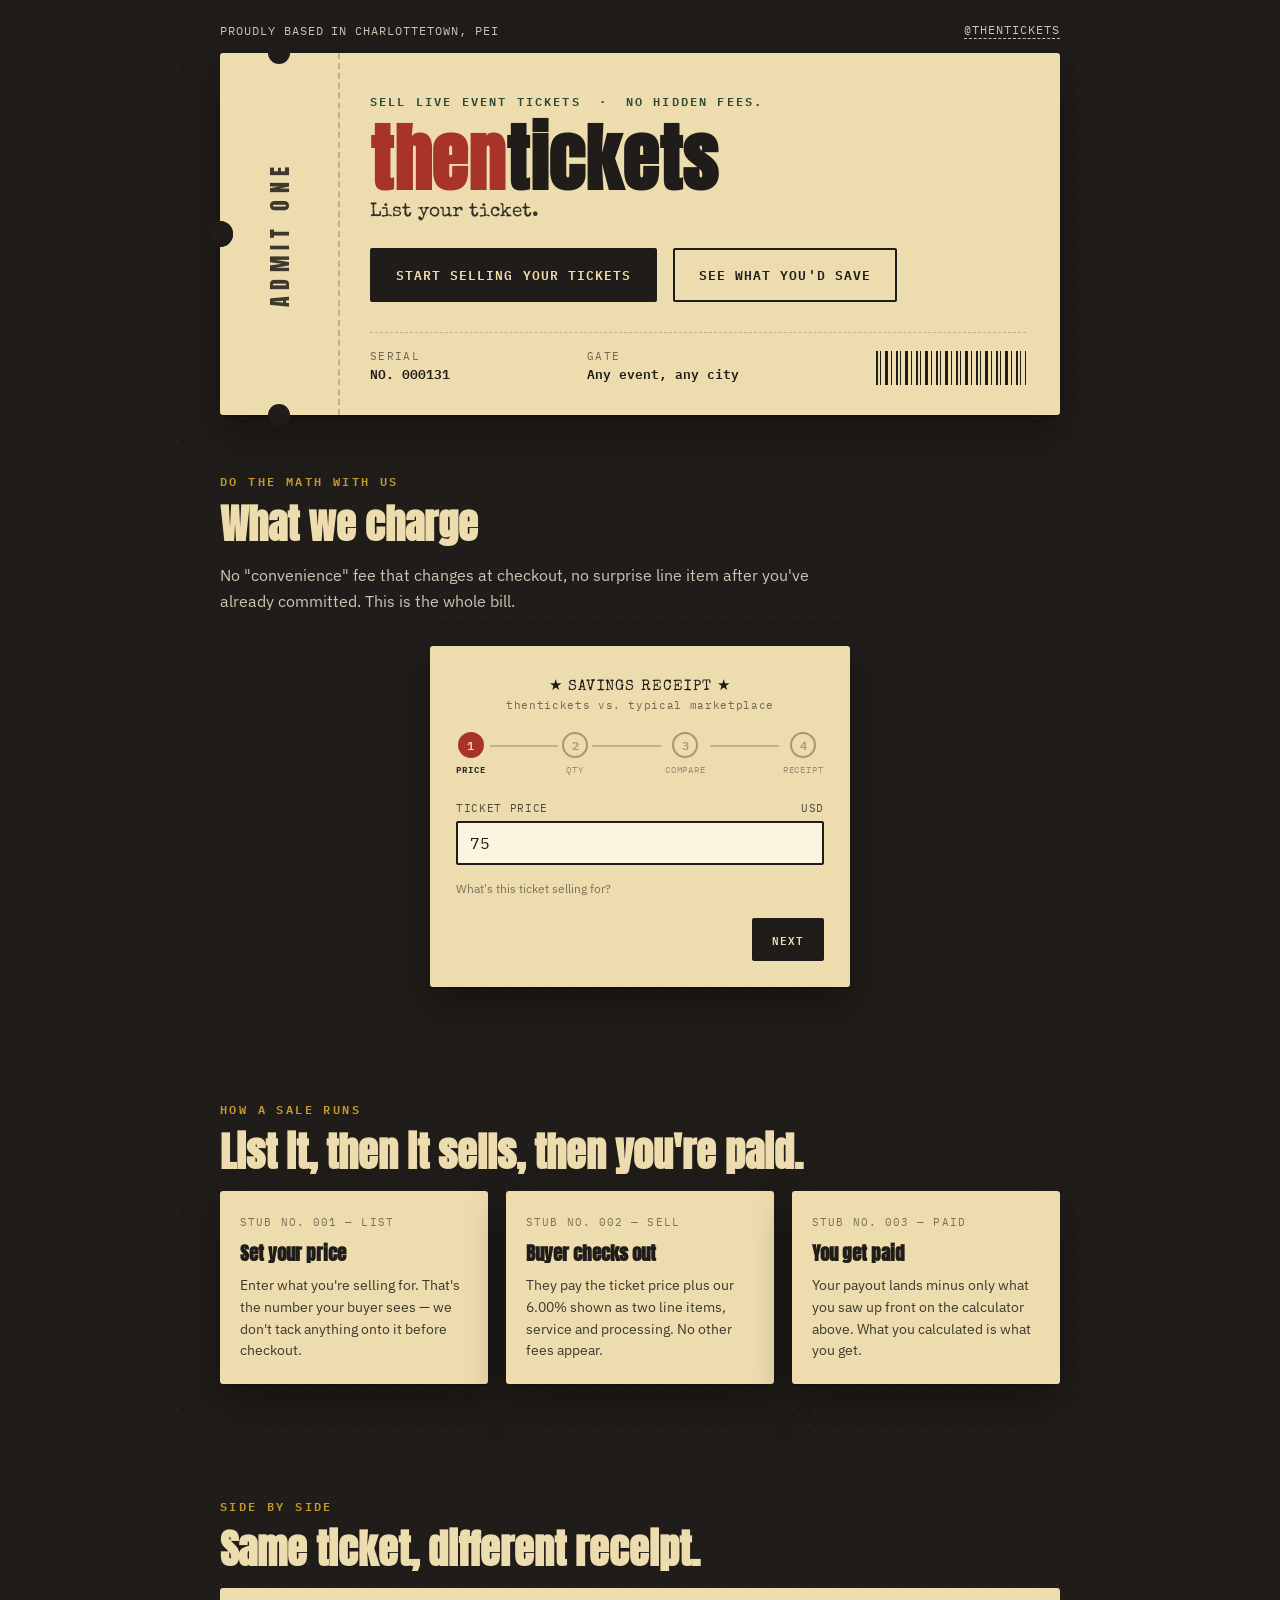
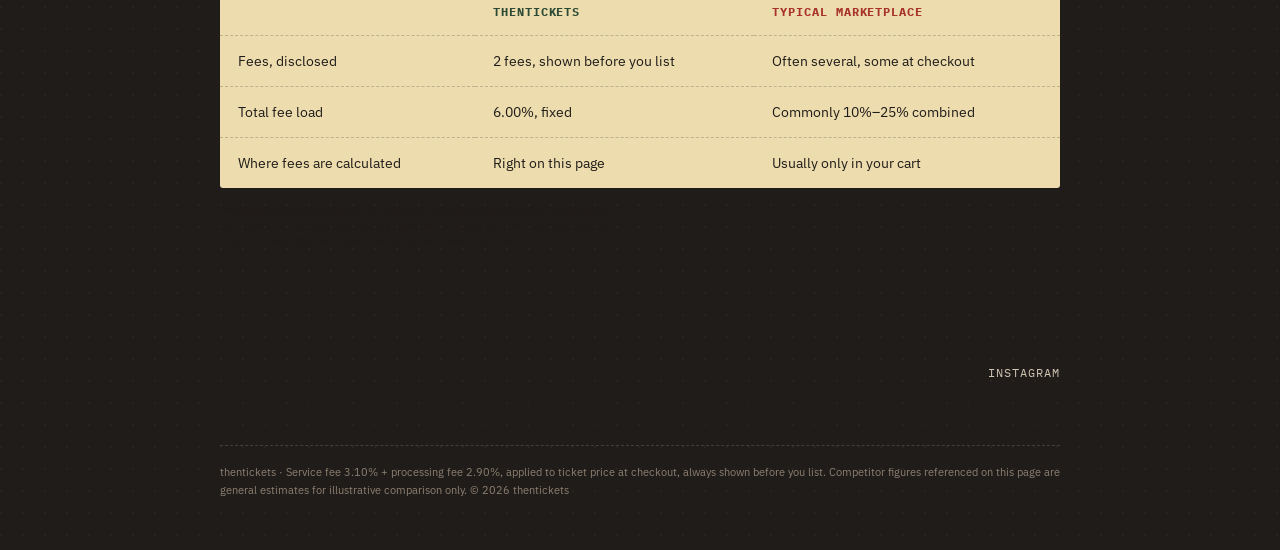
==== index.html @ 939e3e3a "update" ====
<!DOCTYPE html>
<html lang="en">
<head>
 <!--favicon  -->
 <link rel="shortcut icon" href="/favicon/favicon.ico" type="image/x-icon">
  <link rel="apple-touch-icon" sizes="180x180" href="/favicon/apple-touch-icon.png">
<link rel="icon" type="image/png" sizes="32x32" href="/favicon/favicon-32x32.png">
<link rel="icon" type="image/png" sizes="16x16" href="/favicon/favicon-16x16.png"> 
 
<meta charset="UTF-8">
<meta name="viewport" content="width=device-width, initial-scale=1.0">
<title>thentickets ( Ticket Management System )</title>
<meta name="description" content="thentickets: sell event tickets, 6% processing fee. Way cheaper than normal market rates of 10-30%.">
<link rel="preconnect" href="https://fonts.googleapis.com">
<link href="https://fonts.googleapis.com/css2?family=Anton&family=Special+Elite&family=IBM+Plex+Sans:wght@400;500;600;700&family=IBM+Plex+Mono:wght@400;500;600&display=swap" rel="stylesheet">
<link rel="stylesheet" href="css/main.css">
</head>
<body>

<div class="utility">
  <span>Proudly based in Charlottetown, PEI</span>
  <a href="https://www.instagram.com/thentickets/" target="_blank" rel="noopener">@thentickets</a>
</div>

<!-- ================= HERO ================= -->
<div class="hero">
  <div class="wrap">
    <div class="ticket hero-ticket" id="top">
      <div class="stub"><span>ADMIT ONE</span></div>
      <div class="hero-main">
        <p class="kicker"><span>Sell live event tickets</span><span>·</span><span>No hidden fees.</span></p>
        <h1 class="wordmark"><span class="then">then</span>tickets</h1>
        <p class="tagline">List your ticket.</p>
        <div class="cta-row">
          <a href="start/" class="btn btn-solid">Start selling your tickets</a>
          <a href="#calculator" class="btn btn-ghost">See what you'd save</a>
        </div>
        <div class="serial-row">
          <div><div class="label">Serial</div><div class="value">NO. 000131</div></div>
          <div><div class="label">Gate</div><div class="value">Any event, any city</div></div>
          <div class="barcode" aria-hidden="true"></div>
        </div>
      </div>
    </div>
  </div>
</div>

<!-- ================= FEES ================= -->
<section id="fees"
style="display: none;"
>
  <div class="section-inner">
    <p class="eyebrow">Here is what we charge</p>
    <h2 class="head">Two fees. Printed right on the ticket.</h2>
    <p class="lede">No "convenience" fee that changes at checkout, no surprise line item after you've already committed. This is the whole bill — every time.</p>
    <div class="fee-strip">
      <div class="ticket fee-tag no-notch">
        <p class="amount">3.10%</p>
        <p class="name">Service fee</p>
      </div>
      <div class="ticket fee-tag no-notch">
        <p class="amount">2.90%</p>
        <p class="name">Processing fee</p>
      </div>
      <div class="ticket fee-tag total no-notch">
        <p class="amount">6.00%</p>
        <p class="name">Total, on the ticket price</p>
      </div>
    </div>
  </div>
</section>

<!-- ================= CALCULATOR ================= -->
<section id="calculator">
  <div class="section-inner">
    <p class="eyebrow">Do the math with us</p>
    <h2 class="head">What we charge</h2>
    <p class="lede">
      No "convenience" fee that changes at checkout, no surprise line item after you've already committed. This is the whole bill.
    </p>

    <div class="receipt-wrap">
      <div class="ticket receipt no-notch">
        <p class="receipt-title">★ Savings Receipt ★</p>
        <p class="receipt-sub">thentickets vs. typical marketplace</p>

        <div class="step-indicator" id="stepIndicator">
          <div class="step-dot" data-step="1"><span class="dot">1</span><span class="step-label">Price</span></div>
          <div class="step-track"></div>
          <div class="step-dot" data-step="2"><span class="dot">2</span><span class="step-label">Qty</span></div>
          <div class="step-track"></div>
          <div class="step-dot" data-step="3"><span class="dot">3</span><span class="step-label">Compare</span></div>
          <div class="step-track"></div>
          <div class="step-dot" data-step="4"><span class="dot">4</span><span class="step-label">Receipt</span></div>
        </div>

        <div class="step-panel" data-panel="1">
          <div class="field">
            <label><span>Ticket price</span><span>USD</span></label>
            <input type="number" id="price" min="0" step="1" value="75">
          </div>
          <p class="step-hint">What's this ticket selling for?</p>
        </div>

        <div class="step-panel" data-panel="2" hidden>
          <div class="field">
            <label><span>Tickets you're selling</span><span id="qtyLabel">120</span></label>
            <input type="range" id="qty" min="1" max="2000" step="1" value="120">
          </div>
          <p class="step-hint">Drag to match how many you're moving.</p>
        </div>

        <div class="step-panel" data-panel="3" hidden>
          <div class="field">
            <label><span>Typical marketplace fee</span><span class="range-val" id="compLabel">15%</span></label>
            <input type="range" id="compRate" min="5" max="30" step="0.5" value="15">
          </div>
          <p class="step-hint">A general estimate — drag to match a platform you've actually seen quoted.</p>
        </div>

        <div class="step-panel" data-panel="4" hidden>
          <div class="tear" aria-hidden="true"></div>

          <div class="out-block">
            <h4>Gross sales</h4>
            <div class="out-line"><span>Ticket price × quantity</span><span id="outGross">$0</span></div>

            <h4>With thentickets</h4>
            <div class="out-line"><span>Service (3.10%) + Processing (2.90%)</span><span id="outOurFee">$0</span></div>
            <div class="out-line total"><span>You keep</span><span id="outOurNet">$0</span></div>

            <h4>With a typical marketplace</h4>
            <div class="out-line"><span id="compFeeLabel">Estimated fee (15%)</span><span id="outCompFee">$0</span></div>
            <div class="out-line total"><span>They'd keep for you</span><span id="outCompNet">$0</span></div>
          </div>

          <div class="stamp" id="stamp">
            <span class="big" id="stampAmount">YOU SAVE $0</span>
            <span class="small" id="stampPct">0% MORE IN YOUR POCKET</span>
          </div>

          <p class="disclaimer">Typical marketplace fee is an editable estimate for comparison — real-world combined buyer+seller fees on other platforms commonly range from about 10% to 25% depending on the event and platform.</p>
        </div>

        <div class="step-nav">
          <button type="button" class="btn btn-ghost small" id="btnBack" hidden>Back</button>
          <button type="button" class="btn btn-solid small" id="btnNext">Next</button>
        </div>
      </div>
    </div>
  </div>
</section>

<!-- ================= HOW IT WORKS ================= -->
<section id="how">
  <div class="section-inner">
    <p class="eyebrow">How a sale runs</p>
    <h2 class="head">List it, then it sells, then you're paid.</h2>
    <div class="stub-row">
      <div class="ticket stub-card no-notch">
        <div class="num">STUB NO. 001 — LIST</div>
        <h3>Set your price</h3>
        <p>Enter what you're selling for. That's the number your buyer sees — we don't tack anything onto it before checkout.</p>
      </div>
      <div class="ticket stub-card no-notch">
        <div class="num">STUB NO. 002 — SELL</div>
        <h3>Buyer checks out</h3>
        <p>They pay the ticket price plus our 6.00% shown as two line items, service and processing. No other fees appear.</p>
      </div>
      <div class="ticket stub-card no-notch">
        <div class="num">STUB NO. 003 — PAID</div>
        <h3>You get paid</h3>
        <p>Your payout lands minus only what you saw up front on the calculator above. What you calculated is what you get.</p>
      </div>
    </div>
  </div>
</section>

<!-- ================= COMPARE ================= -->
<section id="compare">
  <div class="section-inner">
    <p class="eyebrow">Side by side</p>
    <h2 class="head">Same ticket, different receipt.</h2>
    <table class="compare">
      <thead>
        <tr><th></th><th>thentickets</th><th>Typical marketplace</th></tr>
      </thead>
      <tbody>
        <tr><td>Fees, disclosed</td><td>2 fees, shown before you list</td><td>Often several, some at checkout</td></tr>
        <tr><td>Total fee load</td><td>6.00%, fixed</td><td>Commonly 10%–25% combined</td></tr>
        <tr><td>Where fees are calculated</td><td>Right on this page</td><td>Usually only in your cart</td></tr>
      </tbody>
    </table>
    <p class="compare-note">Marketplace ranges above are general industry estimates for comparison purposes, not a claim about any specific competitor. Use the calculator's slider to test against a rate you've actually seen quoted.</p>
  </div>
</section>

<!-- ================= FOOTER ================= -->
<footer>
  <div class="foot-inner">
    <div class="foot-top">
      <div class="foot-mark"><img src="/favicon/android-chrome-192x192.png" alt=""></div>
      <div class="foot-links">
        <a href="https://www.instagram.com/thentickets/" target="_blank" rel="noopener">Instagram</a>
      </div>
    </div>
    <div class="barcode" style="width:100%; height:26px; margin-bottom:18px;" aria-hidden="true"></div>
    <p class="foot-fine">thentickets · Service fee 3.10% + processing fee 2.90%, applied to ticket price at checkout, always shown before you list. Competitor figures referenced on this page are general estimates for illustrative comparison only. © 2026 thentickets</p>
  </div>
</footer>

<button class="to-top" id="toTop" aria-label="Back to top">
  <svg viewBox="0 0 24 24" fill="none" stroke="currentColor" stroke-width="2.5" stroke-linecap="round" stroke-linejoin="round"><line x1="12" y1="19" x2="12" y2="5"></line><polyline points="6 11 12 5 18 11"></polyline></svg>
</button>

<script>
  const toTopBtn = document.getElementById('toTop');
  window.addEventListener('scroll', () => {
    toTopBtn.classList.toggle('show', window.scrollY > 500);
  });
  toTopBtn.addEventListener('click', () => window.scrollTo({top:0, behavior:'smooth'}));

  const priceEl = document.getElementById('price');
  const qtyEl = document.getElementById('qty');
  const qtyLabel = document.getElementById('qtyLabel');
  const compRateEl = document.getElementById('compRate');
  const compLabel = document.getElementById('compLabel');
  const compFeeLabel = document.getElementById('compFeeLabel');

  const outGross = document.getElementById('outGross');
  const outOurFee = document.getElementById('outOurFee');
  const outOurNet = document.getElementById('outOurNet');
  const outCompFee = document.getElementById('outCompFee');
  const outCompNet = document.getElementById('outCompNet');
  const stamp = document.getElementById('stamp');
  const stampAmount = document.getElementById('stampAmount');
  const stampPct = document.getElementById('stampPct');

  const OUR_RATE = 0.031 + 0.029; // 6.00%

  function fmt(n){
    return n.toLocaleString('en-US', {style:'currency', currency:'USD', maximumFractionDigits:0});
  }

  function calc(){
    const price = Math.max(0, parseFloat(priceEl.value) || 0);
    const qty = Math.max(1, parseInt(qtyEl.value) || 1);
    const compRate = Math.max(0, parseFloat(compRateEl.value) || 0) / 100;

    qtyLabel.textContent = qty.toLocaleString('en-US');
    compLabel.textContent = compRateEl.value + '%';
    compFeeLabel.textContent = 'Estimated fee (' + compRateEl.value + '%)';

    const gross = price * qty;
    const ourFee = gross * OUR_RATE;
    const ourNet = gross - ourFee;
    const compFee = gross * compRate;
    const compNet = gross - compFee;
    const savings = compFee - ourFee;
    const savingsPct = compFee > 0 ? (savings / compFee) * 100 : 0;

    outGross.textContent = fmt(gross);
    outOurFee.textContent = fmt(ourFee);
    outOurNet.textContent = fmt(ourNet);
    outCompFee.textContent = fmt(compFee);
    outCompNet.textContent = fmt(compNet);

    if(gross > 0 && savings > 0){
      stampAmount.textContent = 'YOU SAVE ' + fmt(savings);
      stampPct.textContent = Math.round(savingsPct) + '% MORE IN YOUR POCKET';
      stamp.classList.add('show');
    } else {
      stamp.classList.remove('show');
    }
  }

  [priceEl, qtyEl, compRateEl].forEach(el => el.addEventListener('input', calc));
  calc();

  // ---- step wizard ----
  const totalSteps = 4;
  let currentStep = 1;
  const panels = document.querySelectorAll('.step-panel');
  const dots = document.querySelectorAll('.step-dot');
  const btnBack = document.getElementById('btnBack');
  const btnNext = document.getElementById('btnNext');

  function renderStep(){
    panels.forEach(p => { p.hidden = (parseInt(p.dataset.panel) !== currentStep); });
    dots.forEach(d => {
      const n = parseInt(d.dataset.step);
      d.classList.toggle('active', n === currentStep);
      d.classList.toggle('done', n < currentStep);
    });
    btnBack.hidden = currentStep === 1;
    btnNext.textContent = currentStep === totalSteps ? 'Start over' : 'Next';
    if(currentStep === totalSteps) calc();
  }

  btnNext.addEventListener('click', () => {
    if(currentStep === totalSteps){ currentStep = 1; }
    else { currentStep += 1; }
    renderStep();
  });
  btnBack.addEventListener('click', () => {
    if(currentStep > 1){ currentStep -= 1; renderStep(); }
  });
  dots.forEach(d => {
    d.style.cursor = 'pointer';
    d.addEventListener('click', () => {
      const n = parseInt(d.dataset.step);
      if(n <= currentStep || n === currentStep + 1 || dots[n-2]?.classList.contains('done')){
        currentStep = n; renderStep();
      }
    });
  });

  renderStep();
</script>

</body>
</html>
---- css/main.css ----
:root{
    --ink:#201c19;
    --ink-soft:#2c2622;
    --stock:#ecdcae;
    --stock-dim:#e0cd97;
    --stamp-red:#a7332a;
    --stub-green:#2c4a34;
    --foil-gold:#c69a2e;
    --line:rgba(32,28,25,0.22);
    --paper-shadow: 0 18px 40px rgba(0,0,0,0.35), 0 2px 0 rgba(0,0,0,0.15);
  }
  *{box-sizing:border-box;}
  html{scroll-behavior:smooth;}
  body{
    margin:0;
    background:
      radial-gradient(circle at 1px 1px, rgba(255,255,255,0.035) 1px, transparent 1.6px) 0 0/22px 22px,
      var(--ink);
    color:var(--ink);
    font-family:'IBM Plex Sans', sans-serif;
    -webkit-font-smoothing:antialiased;
  }
  a{color:inherit;}
  .wrap{max-width:880px; margin:0 auto; padding:0 20px;}

  /* ---------- utility bar ---------- */
  .utility{
    max-width:880px; margin:0 auto; padding:22px 20px 8px;
    display:flex; justify-content:space-between; align-items:center;
    font-family:'IBM Plex Mono', monospace; font-size:12px; letter-spacing:.08em;
    color:#cfc4b3; text-transform:uppercase;
  }
  .utility a{ text-decoration:none; border-bottom:1px dashed #cfc4b3; padding-bottom:1px;}
  .utility a:hover{ color:var(--foil-gold); border-color:var(--foil-gold);}

  /* ---------- ticket card base ---------- */
  .ticket{
    position:relative;
    background:var(--stock);
    box-shadow:var(--paper-shadow);
    border-radius:3px;
  }
  .ticket::before, .ticket::after{
    content:"";
    position:absolute; width:26px; height:26px; border-radius:50%;
    background:var(--ink); top:50%; transform:translate(-50%, -50%);
    box-shadow:0 0 0 4px rgba(0,0,0,0.06) inset;
  }
  .no-notch::before,.no-notch::after{display:none;}

  .tear{
    display:flex; align-items:center; justify-content:center; gap:10px;
    text-align:center; font-family:'IBM Plex Mono', monospace; font-size:10px;
    letter-spacing:.25em; text-transform:uppercase; color:var(--ink); opacity:.55;
    padding:2px 0;
  }
  .tear::before,.tear::after{content:"— — — — — — — — — — — — — — — — — —"; overflow:hidden; white-space:nowrap; width:100%;}

  .serrate{
    width:100%; height:16px; display:block; margin-top:-1px;
  }

  /* ================= HERO ================= */
  .hero{ padding:6px 20px 0; }
  .hero-ticket{
    display:grid; grid-template-columns:120px 1fr; overflow:visible;
  }
  .stub{
    position:relative;
    border-right:2px dashed var(--line);
    display:flex; align-items:center; justify-content:center;
    padding:32px 0;
  }
  .stub::before{ content:""; position:absolute; width:22px; height:22px; border-radius:50%; background:var(--ink); top:-11px; left:50%; transform:translateX(-50%);}
  .stub::after{ content:""; position:absolute; width:22px; height:22px; border-radius:50%; background:var(--ink); bottom:-11px; left:50%; transform:translateX(-50%);}
  .stub span{
    writing-mode:vertical-rl; transform:rotate(180deg);
    font-family:'Anton', sans-serif; font-size:22px; letter-spacing:.3em;
    color:var(--ink); opacity:.85;
  }
  .hero-main{ padding:38px 34px 30px 30px; }
  .kicker{
    font-family:'IBM Plex Mono', monospace; font-size:12px; letter-spacing:.18em;
    text-transform:uppercase; color:var(--stub-green); font-weight:600; margin:0 0 14px;
    display:flex; gap:18px; flex-wrap:wrap;
  }
  .wordmark{
    font-family:'Anton', sans-serif; font-size:clamp(40px,7vw,74px);
    line-height:.92; margin:0 0 10px; letter-spacing:.01em;
  }
  .wordmark .then{ color:var(--stamp-red); }
  .tagline{
    font-family:'Special Elite', monospace; font-size:clamp(15px,2vw,19px);
    margin:0 0 26px; max-width:34ch; opacity:.9;
  }
  .cta-row{ display:flex; gap:16px; flex-wrap:wrap; align-items:center; margin-bottom:30px;}
  .btn{
    font-family:'IBM Plex Mono', monospace; font-size:13px; letter-spacing:.08em; text-transform:uppercase;
    padding:14px 24px; border-radius:2px; text-decoration:none; font-weight:600; cursor:pointer;
    border:2px solid var(--ink); transition:transform .15s ease, background .15s ease;
  }
  .btn-solid{ background:var(--ink); color:var(--stock);}
  .btn-solid:hover{ transform:translateY(-2px); }
  .btn-ghost{ background:transparent; color:var(--ink);}
  .btn-ghost:hover{ background:rgba(32,28,25,.06); transform:translateY(-2px);}
  .serial-row{
    display:flex; justify-content:space-between; align-items:flex-end; gap:12px;
    border-top:1px dashed var(--line); padding-top:16px; flex-wrap:wrap;
  }
  .serial-row .label{font-family:'IBM Plex Mono',monospace; font-size:11px; letter-spacing:.12em; text-transform:uppercase; opacity:.6;}
  .serial-row .value{font-family:'IBM Plex Mono',monospace; font-size:13px; font-weight:600;}
  .barcode{ height:34px; width:150px; background:repeating-linear-gradient(90deg, var(--ink) 0 2px, transparent 2px 4px, var(--ink) 4px 5px, transparent 5px 9px, var(--ink) 9px 12px, transparent 12px 15px, var(--ink) 15px 16px, transparent 16px 20px);}

  /* ================= SECTION HEADS ================= */
  section{ padding:56px 20px; }
  .section-inner{ max-width:840px; margin:0 auto; }
  .eyebrow{
    font-family:'IBM Plex Mono', monospace; font-size:12px; letter-spacing:.2em; text-transform:uppercase;
    color:var(--foil-gold); font-weight:600; margin:0 0 12px;
  }
  h2.head{
    font-family:'Anton', sans-serif; color:var(--stock); font-size:clamp(28px,4vw,40px);
    margin:0 0 18px; line-height:1.05;
  }
  p.lede{ color:#cfc4b3; max-width:60ch; font-size:16px; line-height:1.6; margin:0 0 32px;}

  /* ================= FEE TAG ================= */
  .fee-strip{ display:flex; gap:18px; flex-wrap:wrap; }
  .fee-tag{
    flex:1 1 220px; padding:22px 22px 24px; position:relative; overflow:visible;
  }
  .fee-tag .amount{ font-family:'Anton', sans-serif; font-size:44px; color:var(--stamp-red); margin:0; line-height:1;}
  .fee-tag .name{ font-family:'IBM Plex Mono', monospace; font-size:12px; letter-spacing:.12em; text-transform:uppercase; margin-top:8px; font-weight:600;}
  .fee-tag.total .amount{ color:var(--stub-green); }
  .fee-tag.total{ background:var(--stub-green); color:var(--stock);}
  .fee-tag.total .amount{ color:var(--stock);}
  .fee-tag.total .name{ color:var(--stock); opacity:.85;}
  .fee-tag.total::before,.fee-tag.total::after{ background:var(--ink); }

  /* ================= CALCULATOR (receipt) ================= */
  .receipt-wrap{ display:flex; justify-content:center; }
  .receipt{
    width:100%; max-width:420px; background:var(--stock); padding:30px 26px 26px;
    font-family:'IBM Plex Mono', monospace; position:relative;
  }
  .receipt-title{
    text-align:center; font-family:'Special Elite', monospace; font-size:15px; letter-spacing:.08em;
    text-transform:uppercase; margin:0 0 4px;
  }
  .receipt-sub{ text-align:center; font-size:11px; opacity:.6; margin:0 0 20px; letter-spacing:.06em;}
  .field{ margin-bottom:16px; }
  .field label{ display:flex; justify-content:space-between; font-size:11px; letter-spacing:.06em; text-transform:uppercase; margin-bottom:6px; opacity:.75;}
  .field input[type=number]{
    width:100%; font-family:'IBM Plex Mono', monospace; font-size:16px; padding:10px 12px;
    border:2px solid var(--ink); background:#fbf4de; color:var(--ink); border-radius:2px;
  }
  .field input[type=range]{ width:100%; accent-color:var(--stamp-red); }
  .range-val{ font-weight:700; color:var(--stamp-red); }
  .out-line{ display:flex; justify-content:space-between; font-size:13px; padding:6px 0; border-bottom:1px dotted var(--line);}
  .out-line.total{ font-weight:700; font-size:15px; border-bottom:none; padding-top:12px;}
  .out-block{ margin-top:18px; }
  .out-block h4{ font-size:11px; letter-spacing:.14em; text-transform:uppercase; margin:18px 0 6px; opacity:.6;}
  .stamp{
    margin:24px auto 4px; width:fit-content; text-align:center;
    border:4px solid var(--stamp-red); color:var(--stamp-red); border-radius:6px;
    padding:10px 18px; transform:rotate(-6deg); font-family:'Anton', sans-serif;
    letter-spacing:.03em; opacity:0; transition:opacity .3s ease, transform .3s ease;
  }
  .stamp.show{ opacity:.92; transform:rotate(-6deg) scale(1); }
  .stamp .big{ font-size:22px; display:block; }
  .stamp .small{ font-family:'IBM Plex Mono', monospace; font-size:10px; letter-spacing:.1em; display:block; margin-top:2px;}
  .disclaimer{ font-family:'IBM Plex Sans', sans-serif; font-size:11px; opacity:.55; margin-top:18px; text-align:center; line-height:1.5;}

  .step-indicator{ display:flex; align-items:center; margin:0 0 26px; }
  .step-dot{ display:flex; flex-direction:column; align-items:center; gap:6px; flex:0 0 auto; }
  .step-dot .dot{
    width:26px; height:26px; border-radius:50%; border:2px solid var(--ink); opacity:.35;
    display:flex; align-items:center; justify-content:center; font-size:12px; font-weight:600;
    background:transparent; transition:background .2s ease, opacity .2s ease, color .2s ease;
  }
  .step-dot .step-label{ font-size:9px; letter-spacing:.1em; text-transform:uppercase; opacity:.4; transition:opacity .2s ease; }
  .step-dot.active .dot{ background:var(--stamp-red); border-color:var(--stamp-red); color:var(--stock); opacity:1; }
  .step-dot.active .step-label{ opacity:.9; font-weight:700; }
  .step-dot.done .dot{ background:var(--ink); border-color:var(--ink); color:var(--stock); opacity:.8; }
  .step-dot.done .step-label{ opacity:.6; }
  .step-track{ flex:1 1 auto; height:2px; background:var(--line); margin:0 4px 16px; }
  .step-hint{ font-family:'IBM Plex Sans', sans-serif; font-size:12px; opacity:.55; margin:2px 0 0; }
  .step-nav{ display:flex; justify-content:space-between; gap:12px; margin-top:22px; }
  .btn.small{ padding:10px 18px; font-size:11px; flex:0 0 auto; }
  .step-nav .btn-solid{ margin-left:auto; }

  .to-top{
    position:fixed; right:22px; bottom:22px; width:48px; height:48px; border-radius:50%;
    background:var(--stamp-red); color:var(--stock); border:none; cursor:pointer;
    display:flex; align-items:center; justify-content:center;
    box-shadow:0 10px 24px rgba(0,0,0,.4); z-index:80;
    opacity:0; transform:translateY(12px); pointer-events:none;
    transition:opacity .25s ease, transform .25s ease;
  }
  .to-top.show{ opacity:1; transform:translateY(0); pointer-events:auto; }
  .to-top:hover{ background:var(--ink); }
  .to-top svg{ width:20px; height:20px; }

  /* ================= HOW IT WORKS ================= */
  .stub-row{ display:grid; grid-template-columns:repeat(3,1fr); gap:18px; }
  .stub-card{ padding:24px 20px 22px; overflow:visible; }
  .stub-card .num{ font-family:'IBM Plex Mono', monospace; font-size:11px; letter-spacing:.1em; opacity:.55; margin-bottom:10px;}
  .stub-card h3{ font-family:'Anton', sans-serif; font-size:19px; margin:0 0 8px;}
  .stub-card p{ font-size:14px; line-height:1.55; margin:0; opacity:.85;}

  /* ================= COMPARE TABLE ================= */
  .compare{
    width:100%; border-collapse:collapse; background:var(--stock); border-radius:3px; overflow:hidden;
  }
  .compare th, .compare td{ padding:16px 18px; text-align:left; font-size:14px; border-bottom:1px dashed var(--line); }
  .compare th{ font-family:'IBM Plex Mono', monospace; text-transform:uppercase; letter-spacing:.08em; font-size:12px; }
  .compare thead th:nth-child(2){ color:var(--stub-green); }
  .compare thead th:nth-child(3){ color:var(--stamp-red); }
  .compare tr:last-child td{ border-bottom:none; }
  .compare-note{ font-size:12px; opacity:.55; margin-top:14px; max-width:60ch; }

  /* ================= FOOTER ================= */
  footer{ padding:50px 20px 40px; }
  .foot-inner{ max-width:840px; margin:0 auto; }
  .foot-top{ display:flex; justify-content:space-between; align-items:center; flex-wrap:wrap; gap:16px; margin-bottom:20px;}
  .foot-mark{ font-family:'Anton', sans-serif; font-size:22px; color:var(--stock);}
  .foot-mark .then{ color:var(--stamp-red); }
  .foot-links{ display:flex; gap:20px; font-family:'IBM Plex Mono', monospace; font-size:12px; letter-spacing:.08em; text-transform:uppercase;}
  .foot-links a{ text-decoration:none; color:#cfc4b3; border-bottom:1px dashed transparent;}
  .foot-links a:hover{ color:var(--foil-gold); border-color:var(--foil-gold);}
  .foot-fine{ font-size:11px; color:#8d8072; line-height:1.6; border-top:1px dashed rgba(255,255,255,.15); padding-top:18px;}

  @media (max-width:640px){
    .hero-ticket{ grid-template-columns:1fr; }
    .stub{ border-right:none; border-bottom:2px dashed var(--line); padding:16px 0;}
    .stub span{ writing-mode:horizontal-tb; transform:none; }
    .stub::before{ top:auto; bottom:-11px; left:20%; }
    .stub::after{ top:auto; bottom:-11px; left:80%; }
    .ticket::before{ left:-13px; top:22%; }
    .ticket::after{ left:auto; right:-13px; top:22%; }
    .stub-row{ grid-template-columns:1fr; }
    .fee-strip{ flex-direction:column; }
    .compare th, .compare td{ padding:12px 10px; font-size:12.5px; }
  }
  @media (prefers-reduced-motion: reduce){
    *{ animation:none !important; transition:none !important; }
  }


  /* added */
  .foot-mark img {
    display: none;
    width: 30px;
  }
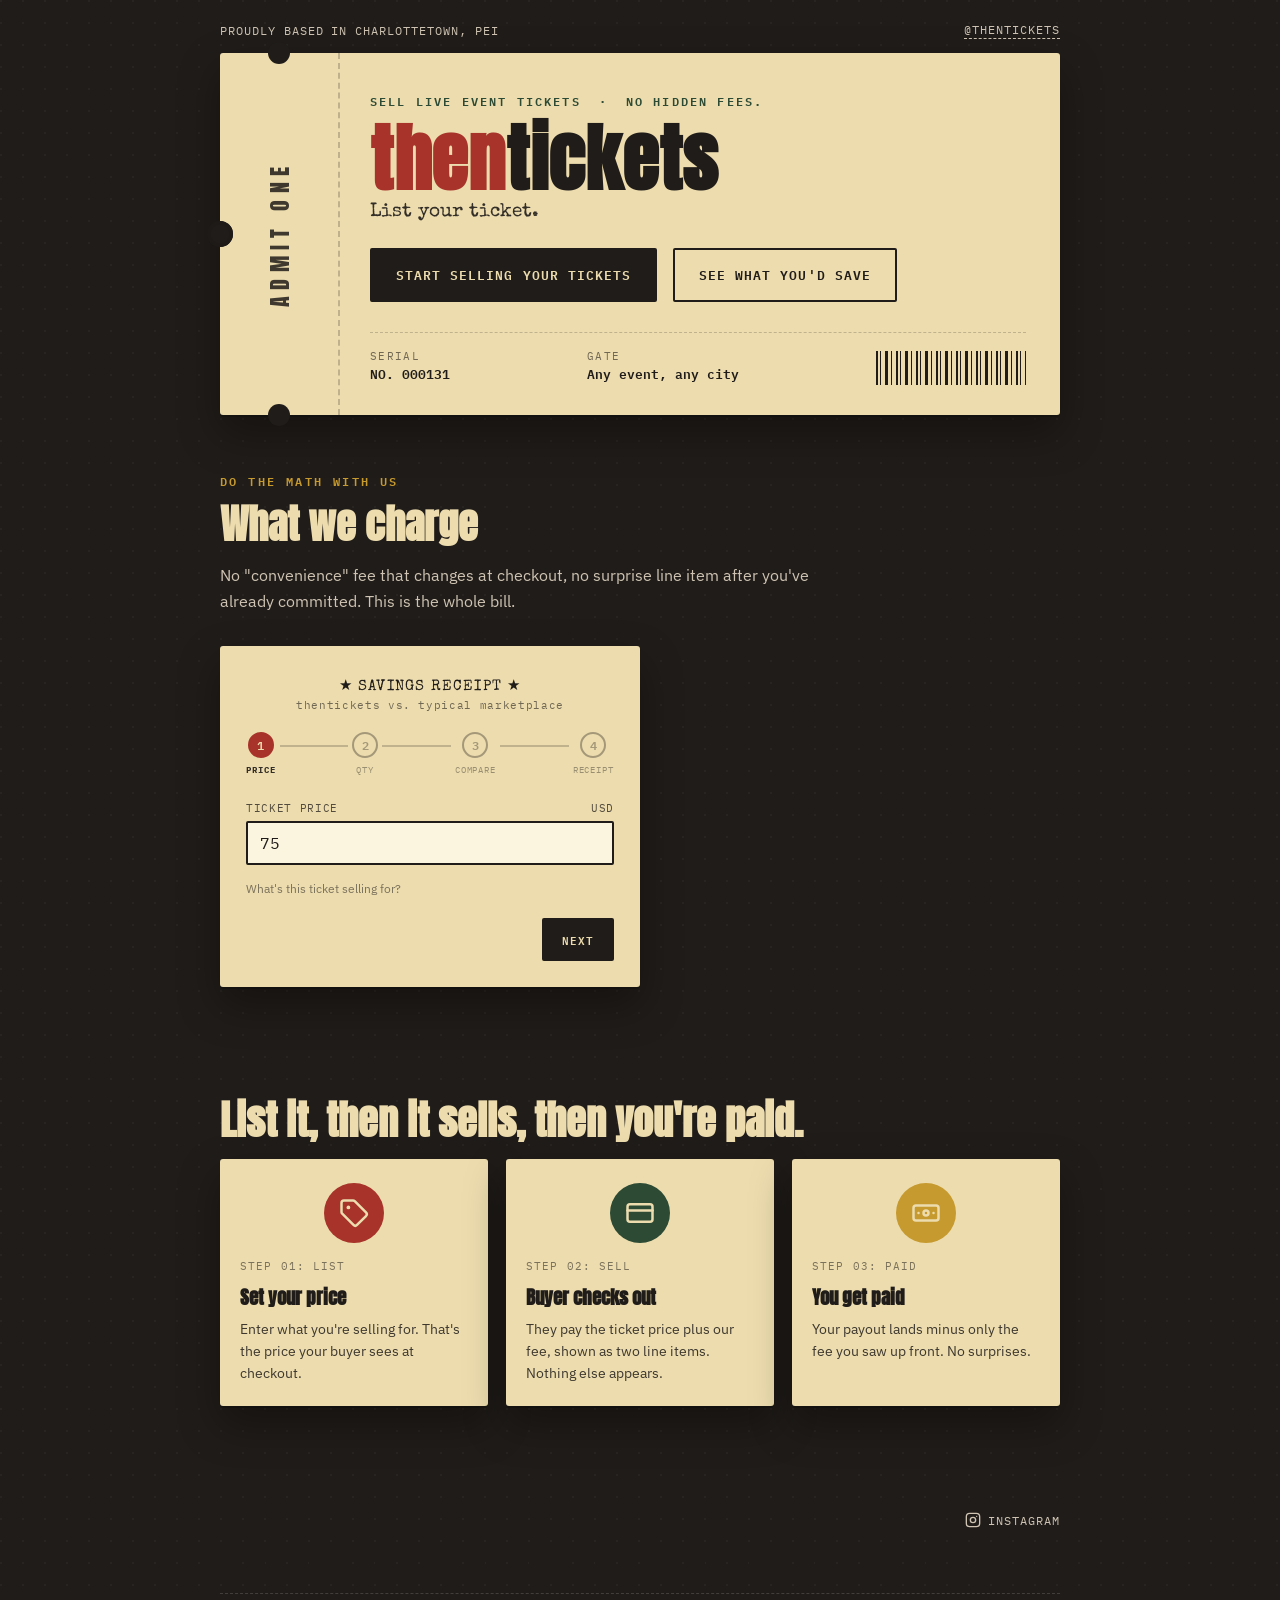
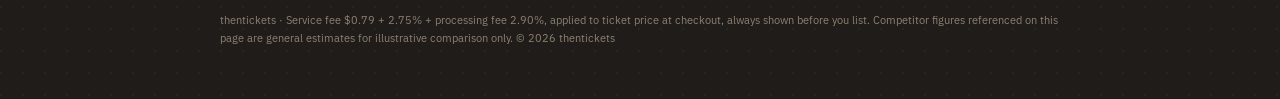
==== commit 98c9b963: "update" ====
--- a/index.html
+++ b/index.html
@@ -10,7 +10,7 @@
 <meta charset="UTF-8">
 <meta name="viewport" content="width=device-width, initial-scale=1.0">
 <title>thentickets ( Ticket Management System )</title>
-<meta name="description" content="thentickets: sell event tickets, 6% processing fee. Way cheaper than normal market rates of 10-30%.">
+<meta name="description" content="thentickets: sell event tickets, $0.79 + 5.65% fees. Way cheaper than normal market rates of 10-30%.">
 <link rel="preconnect" href="https://fonts.googleapis.com">
 <link href="https://fonts.googleapis.com/css2?family=Anton&family=Special+Elite&family=IBM+Plex+Sans:wght@400;500;600;700&family=IBM+Plex+Mono:wght@400;500;600&display=swap" rel="stylesheet">
 <link rel="stylesheet" href="css/main.css">
@@ -55,7 +55,7 @@
     <p class="lede">No "convenience" fee that changes at checkout, no surprise line item after you've already committed. This is the whole bill — every time.</p>
     <div class="fee-strip">
       <div class="ticket fee-tag no-notch">
-        <p class="amount">3.10%</p>
+        <p class="amount">$0.79 + 2.75%</p>
         <p class="name">Service fee</p>
       </div>
       <div class="ticket fee-tag no-notch">
@@ -63,7 +63,7 @@
         <p class="name">Processing fee</p>
       </div>
       <div class="ticket fee-tag total no-notch">
-        <p class="amount">6.00%</p>
+        <p class="amount">$0.79 + 5.65%</p>
         <p class="name">Total, on the ticket price</p>
       </div>
     </div>
@@ -123,10 +123,10 @@
 
           <div class="out-block">
             <h4>Gross sales</h4>
-            <div class="out-line"><span>Ticket price × quantity</span><span id="outGross">$0</span></div>
+            <div class="out-line"><span>Ticket price × quantity</span><div> </div><span id="outGross">$0</span></div>
 
             <h4>With thentickets</h4>
-            <div class="out-line"><span>Service (3.10%) + Processing (2.90%)</span><span id="outOurFee">$0</span></div>
+            <div class="out-line"><span>Service (<span id="svcPct">0%</span>) + Processing (2.90%)</span><span id="outOurFee">$0</span></div>
             <div class="out-line total"><span>You keep</span><span id="outOurNet">$0</span></div>
 
             <h4>With a typical marketplace</h4>
@@ -154,44 +154,33 @@
 <!-- ================= HOW IT WORKS ================= -->
 <section id="how">
   <div class="section-inner">
-    <p class="eyebrow">How a sale runs</p>
     <h2 class="head">List it, then it sells, then you're paid.</h2>
     <div class="stub-row">
       <div class="ticket stub-card no-notch">
-        <div class="num">STUB NO. 001 — LIST</div>
+        <div class="stub-icon icon-red" aria-hidden="true">
+          <svg viewBox="0 0 24 24" fill="none" stroke="currentColor" stroke-width="2" stroke-linecap="round" stroke-linejoin="round"><path d="M12.59 2.59A2 2 0 0 0 11.17 2H4a2 2 0 0 0-2 2v7.17a2 2 0 0 0 .59 1.41l9 9a2 2 0 0 0 2.82 0l7.17-7.17a2 2 0 0 0 0-2.82z"></path><circle cx="7.5" cy="7.5" r="1.5" fill="currentColor" stroke="none"></circle></svg>
+        </div>
+        <div class="num">STEP 01: LIST</div>
         <h3>Set your price</h3>
-        <p>Enter what you're selling for. That's the number your buyer sees — we don't tack anything onto it before checkout.</p>
+        <p>Enter what you're selling for. That's the price your buyer sees at checkout.</p>
       </div>
       <div class="ticket stub-card no-notch">
-        <div class="num">STUB NO. 002 — SELL</div>
+        <div class="stub-icon icon-green" aria-hidden="true">
+          <svg viewBox="0 0 24 24" fill="none" stroke="currentColor" stroke-width="2" stroke-linecap="round" stroke-linejoin="round"><rect x="2" y="5" width="20" height="14" rx="2"></rect><line x1="2" y1="10" x2="22" y2="10"></line></svg>
+        </div>
+        <div class="num">STEP 02: SELL</div>
         <h3>Buyer checks out</h3>
-        <p>They pay the ticket price plus our 6.00% shown as two line items, service and processing. No other fees appear.</p>
+        <p>They pay the ticket price plus our fee, shown as two line items. Nothing else appears.</p>
       </div>
       <div class="ticket stub-card no-notch">
-        <div class="num">STUB NO. 003 — PAID</div>
+        <div class="stub-icon icon-gold" aria-hidden="true">
+          <svg viewBox="0 0 24 24" fill="none" stroke="currentColor" stroke-width="2" stroke-linecap="round" stroke-linejoin="round"><rect x="2" y="6" width="20" height="12" rx="2"></rect><circle cx="12" cy="12" r="2"></circle><path d="M6 12h.01M18 12h.01"></path></svg>
+        </div>
+        <div class="num">STEP 03: PAID</div>
         <h3>You get paid</h3>
-        <p>Your payout lands minus only what you saw up front on the calculator above. What you calculated is what you get.</p>
-      </div>
-    </div>
-  </div>
-</section>
-
-<!-- ================= COMPARE ================= -->
-<section id="compare">
-  <div class="section-inner">
-    <p class="eyebrow">Side by side</p>
-    <h2 class="head">Same ticket, different receipt.</h2>
-    <table class="compare">
-      <thead>
-        <tr><th></th><th>thentickets</th><th>Typical marketplace</th></tr>
-      </thead>
-      <tbody>
-        <tr><td>Fees, disclosed</td><td>2 fees, shown before you list</td><td>Often several, some at checkout</td></tr>
-        <tr><td>Total fee load</td><td>6.00%, fixed</td><td>Commonly 10%–25% combined</td></tr>
-        <tr><td>Where fees are calculated</td><td>Right on this page</td><td>Usually only in your cart</td></tr>
-      </tbody>
-    </table>
-    <p class="compare-note">Marketplace ranges above are general industry estimates for comparison purposes, not a claim about any specific competitor. Use the calculator's slider to test against a rate you've actually seen quoted.</p>
+        <p>Your payout lands minus only the fee you saw up front. No surprises.</p>
+      </div>
+    </div>
   </div>
 </section>
 
@@ -201,11 +190,14 @@
     <div class="foot-top">
       <div class="foot-mark"><img src="/favicon/android-chrome-192x192.png" alt=""></div>
       <div class="foot-links">
-        <a href="https://www.instagram.com/thentickets/" target="_blank" rel="noopener">Instagram</a>
+        <a href="https://www.instagram.com/thentickets/" target="_blank" rel="noopener" class="ig-link">
+          <svg viewBox="0 0 24 24" fill="none" stroke="currentColor" stroke-width="2" stroke-linecap="round" stroke-linejoin="round"><rect x="2" y="2" width="20" height="20" rx="5"></rect><circle cx="12" cy="12" r="4"></circle><line x1="17.5" y1="6.5" x2="17.5" y2="6.5"></line></svg>
+          Instagram
+        </a>
       </div>
     </div>
     <div class="barcode" style="width:100%; height:26px; margin-bottom:18px;" aria-hidden="true"></div>
-    <p class="foot-fine">thentickets · Service fee 3.10% + processing fee 2.90%, applied to ticket price at checkout, always shown before you list. Competitor figures referenced on this page are general estimates for illustrative comparison only. © 2026 thentickets</p>
+    <p class="foot-fine">thentickets · Service fee $0.79 + 2.75% + processing fee 2.90%, applied to ticket price at checkout, always shown before you list. Competitor figures referenced on this page are general estimates for illustrative comparison only. © 2026 thentickets</p>
   </div>
 </footer>
 
@@ -228,6 +220,7 @@
   const compFeeLabel = document.getElementById('compFeeLabel');
 
   const outGross = document.getElementById('outGross');
+  const svcPct = document.getElementById('svcPct');
   const outOurFee = document.getElementById('outOurFee');
   const outOurNet = document.getElementById('outOurNet');
   const outCompFee = document.getElementById('outCompFee');
@@ -236,7 +229,9 @@
   const stampAmount = document.getElementById('stampAmount');
   const stampPct = document.getElementById('stampPct');
 
-  const OUR_RATE = 0.031 + 0.029; // 6.00%
+  const SERVICE_FIXED = 0.79; // per ticket
+  const SERVICE_PCT = 0.0275; // of ticket price
+  const PROCESSING_PCT = 0.029; // of ticket price
 
   function fmt(n){
     return n.toLocaleString('en-US', {style:'currency', currency:'USD', maximumFractionDigits:0});
@@ -251,8 +246,10 @@
     compLabel.textContent = compRateEl.value + '%';
     compFeeLabel.textContent = 'Estimated fee (' + compRateEl.value + '%)';
 
+    svcPct.textContent = price > 0 ? ((SERVICE_FIXED / price + SERVICE_PCT) * 100).toFixed(2) + '%' : '0%';
+
     const gross = price * qty;
-    const ourFee = gross * OUR_RATE;
+    const ourFee = (SERVICE_FIXED + price * SERVICE_PCT) * qty + gross * PROCESSING_PCT;
     const ourNet = gross - ourFee;
     const compFee = gross * compRate;
     const compNet = gross - compFee;
--- a/css/main.css
+++ b/css/main.css
@@ -139,7 +139,7 @@
   .fee-tag.total::before,.fee-tag.total::after{ background:var(--ink); }
 
   /* ================= CALCULATOR (receipt) ================= */
-  .receipt-wrap{ display:flex; justify-content:center; }
+  .receipt-wrap{ display:flex; }
   .receipt{
     width:100%; max-width:420px; background:var(--stock); padding:30px 26px 26px;
     font-family:'IBM Plex Mono', monospace; position:relative;
@@ -205,6 +205,14 @@
   /* ================= HOW IT WORKS ================= */
   .stub-row{ display:grid; grid-template-columns:repeat(3,1fr); gap:18px; }
   .stub-card{ padding:24px 20px 22px; overflow:visible; }
+  .stub-icon{
+    width:60px; height:60px; border-radius:50%; display:flex; align-items:center; justify-content:center;
+    margin:0 auto 16px; color:var(--stock);
+  }
+  .stub-icon svg{ width:30px; height:30px; }
+  .stub-icon.icon-red{ background:var(--stamp-red); }
+  .stub-icon.icon-green{ background:var(--stub-green); }
+  .stub-icon.icon-gold{ background:var(--foil-gold); }
   .stub-card .num{ font-family:'IBM Plex Mono', monospace; font-size:11px; letter-spacing:.1em; opacity:.55; margin-bottom:10px;}
   .stub-card h3{ font-family:'Anton', sans-serif; font-size:19px; margin:0 0 8px;}
   .stub-card p{ font-size:14px; line-height:1.55; margin:0; opacity:.85;}
@@ -227,8 +235,9 @@
   .foot-mark{ font-family:'Anton', sans-serif; font-size:22px; color:var(--stock);}
   .foot-mark .then{ color:var(--stamp-red); }
   .foot-links{ display:flex; gap:20px; font-family:'IBM Plex Mono', monospace; font-size:12px; letter-spacing:.08em; text-transform:uppercase;}
-  .foot-links a{ text-decoration:none; color:#cfc4b3; border-bottom:1px dashed transparent;}
+  .foot-links a{ display:flex; align-items:center; gap:7px; text-decoration:none; color:#cfc4b3; border-bottom:1px dashed transparent;}
   .foot-links a:hover{ color:var(--foil-gold); border-color:var(--foil-gold);}
+  .foot-links a svg{ width:16px; height:16px; }
   .foot-fine{ font-size:11px; color:#8d8072; line-height:1.6; border-top:1px dashed rgba(255,255,255,.15); padding-top:18px;}
 
   @media (max-width:640px){
